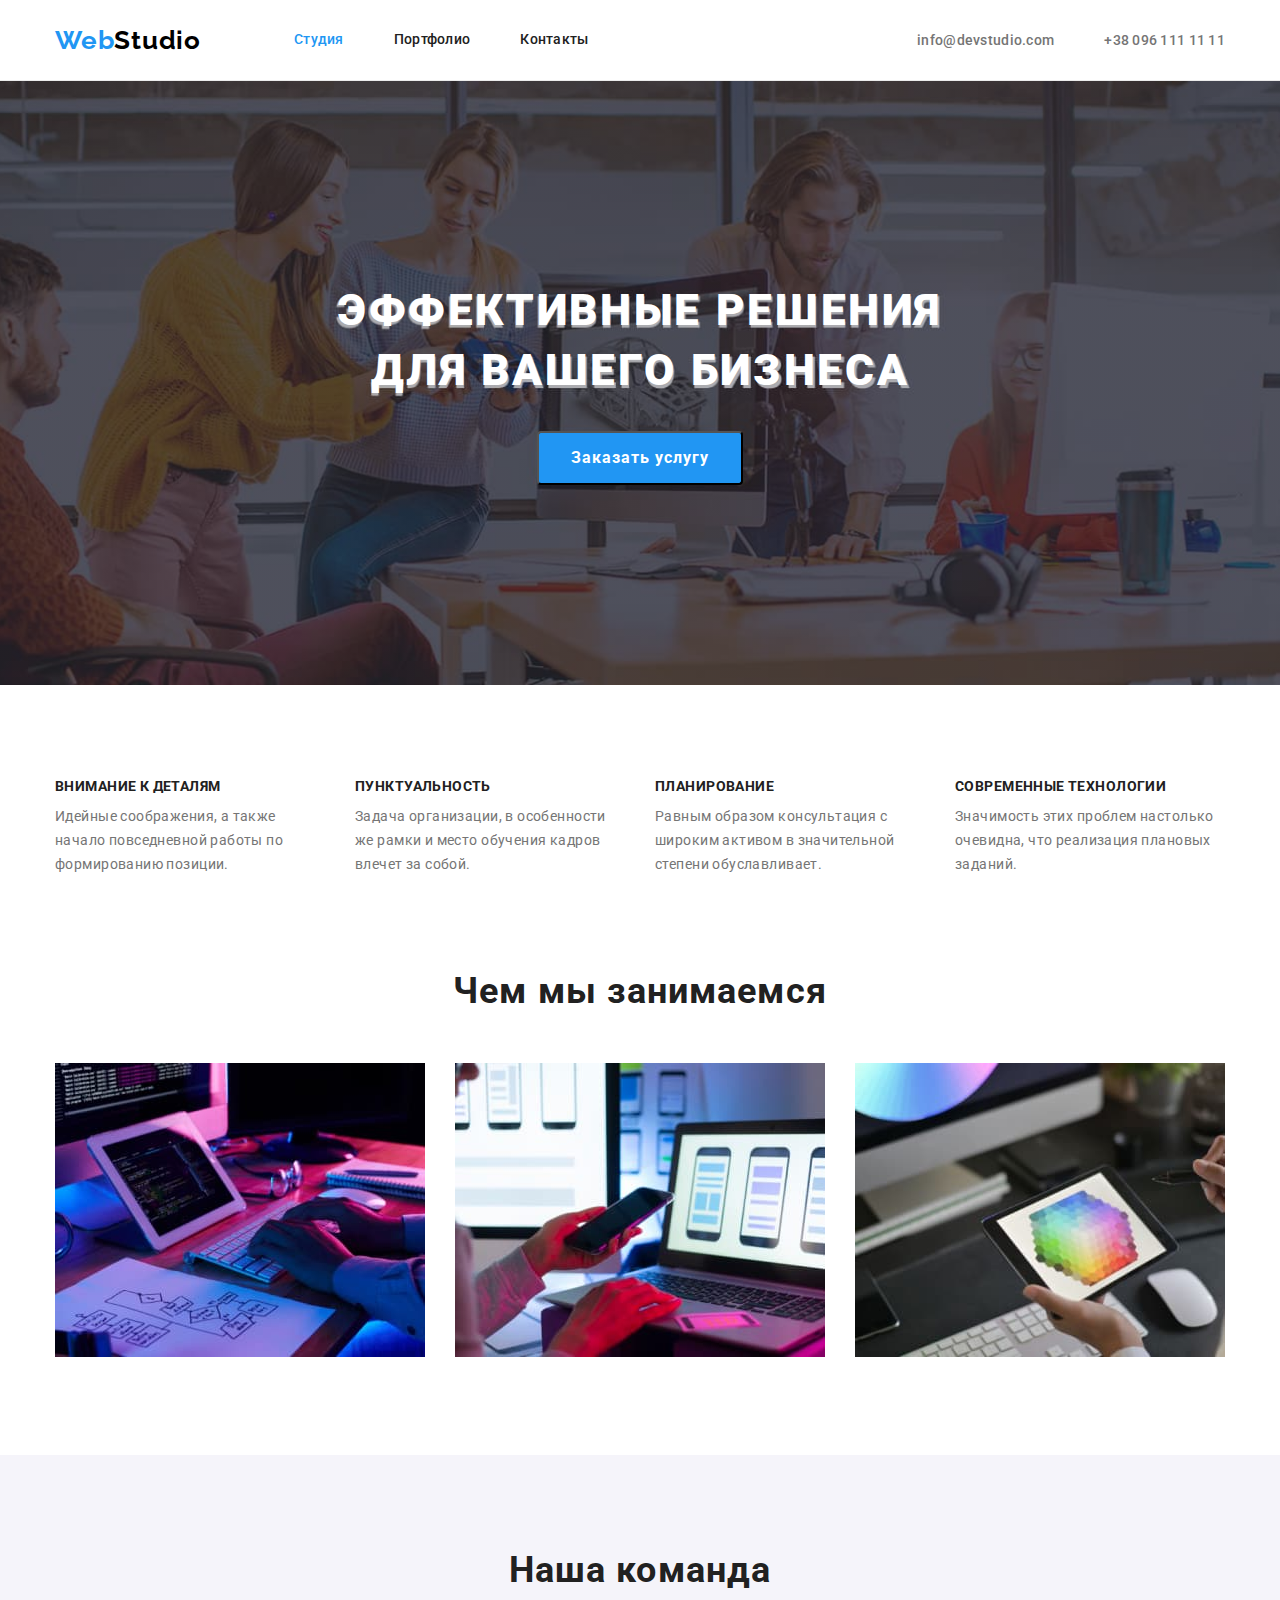
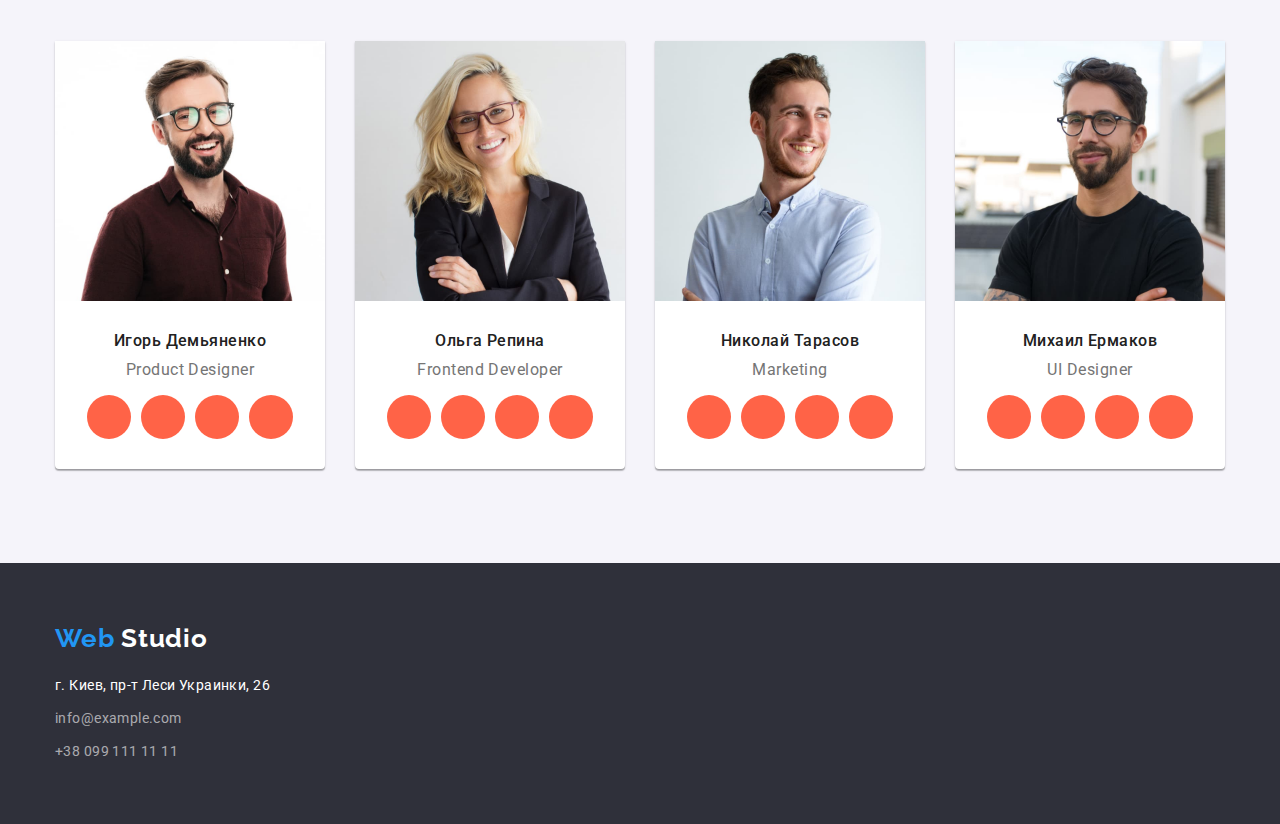
==== index.html @ 49284ab3 "добавил фон в герое и список для иконок в команде" ====
<!DOCTYPE html>
<html lang="ru">
  <head>
    <meta charset="UTF-8" />
    <meta http-equiv="X-UA-Compatible" content="IE=edge" />
    <meta name="viewport" content="width=device-width, initial-scale=1.0" />
    <title>Document</title>
    <link rel="preconnect" href="https://fonts.googleapis.com" />
    <link rel="preconnect" href="https://fonts.gstatic.com" crossorigin />
    <link
      href="https://fonts.googleapis.com/css2?family=Raleway:wght@700&family=Roboto:wght@400;500;700;900&display=swap"
      rel="stylesheet"
    />
    <link
      rel="stylesheet"
      href="https://cdnjs.cloudflare.com/ajax/libs/modern-normalize/1.1.0/modern-normalize.min.css"
    />
    <link rel="stylesheet" href="./css/styles.css" />
  </head>
  <body>
    <!--ШАПКА-->
    <header class="header">
      <div class="container">
        <a class="header-link-main link" href=""
          >Web<span class="header-color">Studio</span></a
        >
        <nav class="header-navigation">
          <ul class="header-list list">
            <li class="header-item">
              <a class="header-link link current" href="">Студия</a>
            </li>
            <li class="header-item">
              <a class="header-link link" href="./portfolio.html">Портфолио</a>
            </li>
            <li class="header-item">
              <a class="header-link link" href="">Контакты</a>
            </li>
          </ul>
        </nav>
        <ul class="header-list-contacts list">
          <li>
            <a class="header-link-mail link" href="">info@devstudio.com</a>
          </li>
          <li><a class="header-link-tel link" href="">+38 096 111 11 11</a></li>
        </ul>
      </div>
    </header>
    <!--ЗАКАЗ УСЛУГ-->
    <main>
      <section class="section-service">
        <div class="container">
          <h1 class="section-service-title">
            Эффективные решения для вашего бизнеса
          </h1>
          <button class="section-service-btn" type="button">
            Заказать услугу
          </button>
        </div>
      </section>
      <!--СФЕРА ДЕЯТЕЛЬНОСТИ-->
      <section class="section-reality">
        <div class="container">
          <h2 class="visually-hidden">сфера деятельности</h2>
          <ul class="section-reality-list list">
            <li class="section-reality-item">
              <h3 class="section-reality-title">Внимание к деталям</h3>
              <p class="section-reality-text">
                Идейные соображения, а также начало повседневной работы по
                формированию позиции.
              </p>
            </li>
            <li class="section-reality-item">
              <h3 class="section-reality-title">Пунктуальность</h3>
              <p class="section-reality-text">
                Задача организации, в особенности же рамки и место обучения
                кадров влечет за собой.
              </p>
            </li>
            <li class="section-reality-item">
              <h3 class="section-reality-title">Планирование</h3>
              <p class="section-reality-text">
                Равным образом консультация с широким активом в значительной
                степени обуславливает.
              </p>
            </li>
            <li class="section-reality-item">
              <h3 class="section-reality-title">Современные технологии</h3>
              <p class="section-reality-text">
                Значимость этих проблем настолько очевидна, что реализация
                плановых заданий.
              </p>
            </li>
          </ul>
        </div>
      </section>
      <!--ЧЕМ ЗАНИМАЮТСЯ-->
      <section class="section-class">
        <div class="container">
          <h2 class="section-class-title">Чем мы занимаемся</h2>
          <ul class="section-class-list list">
            <li class="section-class-item">
              <img src="./img/img1.jpg" alt="ввод кода" width="370" />
            </li>
            <li class="section-class-item">
              <img
                src="./img/img2.jpg"
                alt="картинка с адаптивностью"
                width="370"
              />
            </li>
            <li class="section-class-item">
              <img src="./img/img3.jpg" alt="картинка в пикселях" width="370" />
            </li>
          </ul>
        </div>
      </section>

      <!--КОМАНДА-->
      <section class="section-team">
        <div class="container">
          <h2 class="section-team-title">Наша команда</h2>
          <ul class="section-team-list list">
            <li class="section-team-item">
              <img
                class="section-team-item-photo"
                src="./img/img4.jpg"
                alt="фото Игорь"
                width="270"
              />
              <div class="team-name">
                <h3 class="section-team-title-second">Игорь Демьяненко</h3>
                <p class="section-team-text">Product Designer</p>
                <ul class="team-soc-list list">
                  <li class="team-soc-item">
                    <a class="team-soc-link" href=""></a>
                  </li>
                  <li class="team-soc-item">
                    <a class="team-soc-link" href=""></a>
                  </li>
                  <li class="team-soc-item">
                    <a class="team-soc-link" href=""></a>
                  </li>
                  <li class="team-soc-item">
                    <a class="team-soc-link" href=""></a>
                  </li>
                </ul>
              </div>
            </li>
            <li class="section-team-item">
              <img
                class="section-team-item-photo"
                src="./img/img5.jpg"
                alt="фото Ольга"
                width="270"
              />
              <div class="team-name">
                <h3 class="section-team-title-second">Ольга Репина</h3>
                <p class="section-team-text">Frontend Developer</p>
                <ul class="team-soc-list list">
                  <li class="team-soc-item">
                    <a class="team-soc-link" href=""></a>
                  </li>
                  <li class="team-soc-item">
                    <a class="team-soc-link" href=""></a>
                  </li>
                  <li class="team-soc-item">
                    <a class="team-soc-link" href=""></a>
                  </li>
                  <li class="team-soc-item">
                    <a class="team-soc-link" href=""></a>
                  </li>
                </ul>
              </div>
            </li>
            <li class="section-team-item">
              <img
                class="section-team-item-photo"
                src="./img/img6.jpg"
                alt="фото Николай"
                width="270"
              />
              <div class="team-name">
                <h3 class="section-team-title-second">Николай Тарасов</h3>
                <p class="section-team-text">Marketing</p>
                <ul class="team-soc-list list">
                  <li class="team-soc-item">
                    <a class="team-soc-link" href=""></a>
                  </li>
                  <li class="team-soc-item">
                    <a class="team-soc-link" href=""></a>
                  </li>
                  <li class="team-soc-item">
                    <a class="team-soc-link" href=""></a>
                  </li>
                  <li class="team-soc-item">
                    <a class="team-soc-link" href=""></a>
                  </li>
                </ul>
              </div>
            </li>
            <li class="section-team-item">
              <img
                class="section-team-item-photo"
                src="./img/img7.jpg"
                alt="фото Михаил"
                width="270"
              />
              <div class="team-name">
                <h3 class="section-team-title-second">Михаил Ермаков</h3>
                <p class="section-team-text">UI Designer</p>
                <ul class="team-soc-list list">
                  <li class="team-soc-item">
                    <a class="team-soc-link" href=""></a>
                  </li>
                  <li class="team-soc-item">
                    <a class="team-soc-link" href=""></a>
                  </li>
                  <li class="team-soc-item">
                    <a class="team-soc-link" href=""></a>
                  </li>
                  <li class="team-soc-item">
                    <a class="team-soc-link" href=""></a>
                  </li>
                </ul>
              </div>
            </li>
          </ul>
        </div>
      </section>
    </main>
    <!--ПОДВАЛ-->
    <footer class="footer">
      <div class="container">
        <a class="footer-link-main link" href=""
          >Web <span class="footer-color">Studio</span></a
        >
        <address class="footer-address">
          <a
            class="footer-link-address link"
            href="https://goo.gl/maps/H8JGHKrWeRsaUYGS6"
            target="_blank"
            rel="noopener noindex nofollow"
            >г. Киев, пр-т Леси Украинки, 26</a
          >
        </address>
        <ul class="footer-list list">
          <li class="footer-item">
            <a class="footer-link-mail link" href="mailto:info@example.com"
              >info@example.com</a
            >
          </li>
          <li class="footer-item">
            <a class="footer-link-tel link" href="tel:+380991111111"
              >+38 099 111 11 11</a
            >
          </li>
        </ul>
      </div>
    </footer>
  </body>
</html>
---- css/styles.css ----
:root {
  --header-color: #2196f3;
  --title-color: #212121;
  --text-color: #757575;
}
body {
  font-family: "Roboto", "Raleway", sans-serif;
  color: #000000;
}

.link {
  text-decoration: none;
}
.list {
  padding: 0;
  margin: 0;
  list-style: none;
}
.container {
  width: 1200px;
  margin: 0 auto;
  padding-left: 15px;
  padding-right: 15px;
}
/* ----------------------ШАПКА-------------------------- */

.header {
  border-bottom: 1px solid #ececec;
}
.header .container {
  display: flex;
  align-items: center;
}
.header-link-main {
  margin-right: 93px;

  font-family: "Raleway";
  font-weight: 700;
  font-size: 26px;
  line-height: 1.19;
  letter-spacing: 0.03em;
  color: var(--header-color);
}
.header-list {
  display: flex;
}
.header-item:not(:last-child) {
  margin-right: 50px;
}
.header-color {
  color: #000000;
}
.header-link {
  padding: 32px 0px;

  display: block;
  font-weight: 500;
  font-size: 14px;
  line-height: 1.14;
  letter-spacing: 0.02em;
  color: #212121;
}
.current {
  color: var(--header-color);
}
.header-link:hover,
.header-link:focus {
  color: var(--header-color);
}

.header-list-contacts {
  display: flex;
  margin-left: auto;
}
.header-link-mail,
.header-link-tel {
  padding: 32px 0px;

  font-family: "Roboto";
  font-style: normal;
  font-weight: 500;
  font-size: 14px;
  line-height: 1.14;
  letter-spacing: 0.02em;
  color: #757575;
}
.header-link-tel {
  margin-left: 50px;
}
.header-link-tel:hover,
.header-link-tel:focus {
  color: var(--header-color);
}
.header-link-mail:hover,
.header-link-mail:focus {
  color: var(--header-color);
}
/* -------------------ЗАКАЗ УСЛУГ------------------ */
.section-service {
  background-color: #2f303a;
  text-align: center;
  padding-top: 200px;
  padding-bottom: 200px;
  background-image: linear-gradient(
      rgba(47, 48, 58, 0.4),
      rgba(47, 48, 58, 0.4)
    ),
    url(../img/hero-dg.jpg);
  background-repeat: no-repeat;
  background-size: cover;
  max-width: 1600px;
  margin: 0 auto;
  background-position: center;
}
.section-service-title {
  margin-top: 0;
  margin-bottom: 30px;
  margin-left: auto;
  margin-right: auto;
  width: 696px;

  font-weight: 900;
  font-size: 44px;
  line-height: 1.36;
  letter-spacing: 0.06em;
  text-transform: uppercase;
  color: #ffffff;
}

.section-service-btn {
  border-radius: 4px;
  padding: 10px 32px;

  font-family: "Roboto";
  font-style: normal;
  font-weight: 700;
  font-size: 16px;
  line-height: 1.88;
  align-items: center;
  letter-spacing: 0.06em;
  cursor: pointer;
  color: #ffffff;
  background-color: #2196f3;
}
.section-service-btn:hover {
  background-color: #188ce8;
}
/* -----------------------СФЕРА ДЕЯТЕЛЬНОСТИ------------------------ */
.visually-hidden {
  position: absolute;
  width: 1px;
  height: 1px;
  margin: -1px;
  border: 0;
  padding: 0;
  white-space: nowarp;
  clip-path: insert(100%);
  clip: rect(0 0 0 0);
  overflow: hidden;
}
.section-reality {
  padding: 94px 0px;
}
.section-reality-list {
  display: flex;
}
.section-reality-title {
  margin-top: 0px;
  margin-bottom: 10px;

  font-weight: 700;
  font-size: 14px;
  line-height: 1.14;
  letter-spacing: 0.03em;
  text-transform: uppercase;
  color: var(--title-color);
}
.section-reality-item {
  width: 270px;
}
.section-reality-item:not(:last-child) {
  margin-right: 30px;
}
.section-reality-text {
  margin-top: 0px;
  margin-bottom: 0px;

  font-size: 14px;
  line-height: 1.71;
  letter-spacing: 0.03em;
  color: var(--text-color);
}
/* ------------------ЧЕМ ЗАНИМАЮТСЯ-------------------------- */
.section-class {
  padding-bottom: 94px;
}
.section-class-list {
  display: flex;
  justify-content: center;
}
.section-class-item:not(:last-child) {
  margin-right: 30px;
}
.section-class-title {
  margin-top: 0;
  margin-bottom: 50px;

  font-weight: 700;
  font-size: 36px;
  line-height: 1.17;
  text-align: center;
  letter-spacing: 0.03em;
  color: var(--title-color);
}
/* --------------------КОМАНДА------------------------------- */
.section-team {
  background-color: #f5f4fa;
  padding: 94px 0px;
}
.section-team-title {
  margin-top: 0;
  margin-bottom: 50px;

  font-weight: 700;
  font-size: 36px;
  line-height: 1.17;
  text-align: center;
  letter-spacing: 0.03em;
  color: var(--title-color);
}
.section-team-list {
  display: flex;
  flex-wrap: wrap;
  margin-left: -30px;
}
.section-team-item {
  width: calc(100% / 4 - 30px);
  margin-left: 30px;
  background: #ffffff;
  box-shadow: 0px 1px 3px rgba(0, 0, 0, 0.12), 0px 1px 1px rgba(0, 0, 0, 0.14),
    0px 2px 1px rgba(0, 0, 0, 0.2);
  border-radius: 0px 0px 4px 4px;
}
.section-team-item-photo {
  display: block;
}
.team-name {
  padding: 30px 0px;
}
.section-team-title-second {
  margin-top: 0;
  margin-bottom: 10px;

  font-weight: 500;
  font-size: 16px;
  line-height: 1.19;
  text-align: center;
  letter-spacing: 0.03em;
  color: var(--title-color);
}
.section-team-text {
  margin-top: 0px;
  margin-bottom: 0px;
  font-size: 16px;
  line-height: 1.19;
  text-align: center;
  letter-spacing: 0.03em;
  color: var(--text-color);
  margin-bottom: 16px;
}
.team-soc-list {
  display: flex;
  justify-content: center;
}
.team-soc-item + .team-soc-item {
  margin-left: 10px;
}
.team-soc-link {
  width: 44px;
  height: 44px;
  background-color: tomato;
  border-radius: 50%;
  display: block;
}
/* ---------------------ПОДВАЛ----------------------------- */
.footer {
  background-color: #2f303a;
  padding-top: 60px;
  padding-bottom: 60px;
}
.footer-link-main {
  display: block;
  margin-top: 0px;
  margin-bottom: 20px;

  font-family: "Raleway";
  font-weight: 700;
  font-size: 26px;
  line-height: 1.19;
  letter-spacing: 0.03em;
  color: #2196f3;
}
.footer-color {
  color: #ffffff;
}
.footer-link-address {
  display: block;
  margin-bottom: 9px;

  font-weight: 400;
  font-size: 14px;
  line-height: 1.71;
  letter-spacing: 0.03em;
  font-style: normal;
  color: #ffffff;
}
.footer-link-mail {
  display: block;
  margin-bottom: 9px;
  font-weight: 400;
  font-size: 14px;
  line-height: 1.71;
  letter-spacing: 0.03em;
  color: rgba(255, 255, 255, 0.6);
}
.footer-link-tel {
  font-weight: 400;
  font-size: 14px;
  line-height: 1.71;
  letter-spacing: 0.03em;
  color: rgba(255, 255, 255, 0.6);
}
/* ----------------ПОРТФОЛИО---------------------- */
.section-portfolio {
  padding: 94px 0px;
}
.section-portfolio-list {
  display: flex;
  justify-content: center;
  margin-bottom: 50px;
}
.section-portfolio-item:not(:last-child) {
  margin-right: 8px;
}
.section-portfolio-btn {
  padding: 6px 22px;

  font-family: "Roboto";
  font-style: normal;
  font-weight: 500;
  font-size: 16px;
  line-height: 1.62;
  text-align: center;
  letter-spacing: 0.03em;
  cursor: pointer;
  color: #212121;
  background: #f5f4fa;
  border-radius: 4px;
  border: #f5f4fa;
}
.section-portfolio-btn:hover,
.section-portfolio-btn:focus {
  color: #ffffff;
  background-color: #2196f3;
}
.section-portfolio-list-second {
  display: flex;
  flex-wrap: wrap;
  margin-left: -30px;
  margin-bottom: -30px;
}
.section-portfolio-item-second {
  width: calc(100% / 3 - 30px);
  margin-left: 30px;
  margin-bottom: 30px;
  background: #ffffff;
  border: 1px solid #eeeeee;
  box-sizing: border-box;
}
.section-portfolio-item-photo {
  display: block;
}
.portfolio-name {
  padding: 20px 24px;
}
.section-portfolio-title {
  margin-top: 0;
  margin-bottom: 4px;

  font-weight: 700;
  font-size: 18px;
  line-height: 2;
  letter-spacing: 0.06em;
  color: var(--title-color);
}
.section-portfolio-text {
  margin-top: 0px;
  margin-bottom: 0px;

  font-size: 16px;
  line-height: 1.88;
  letter-spacing: 0.03em;
  color: var(--text-color);
}
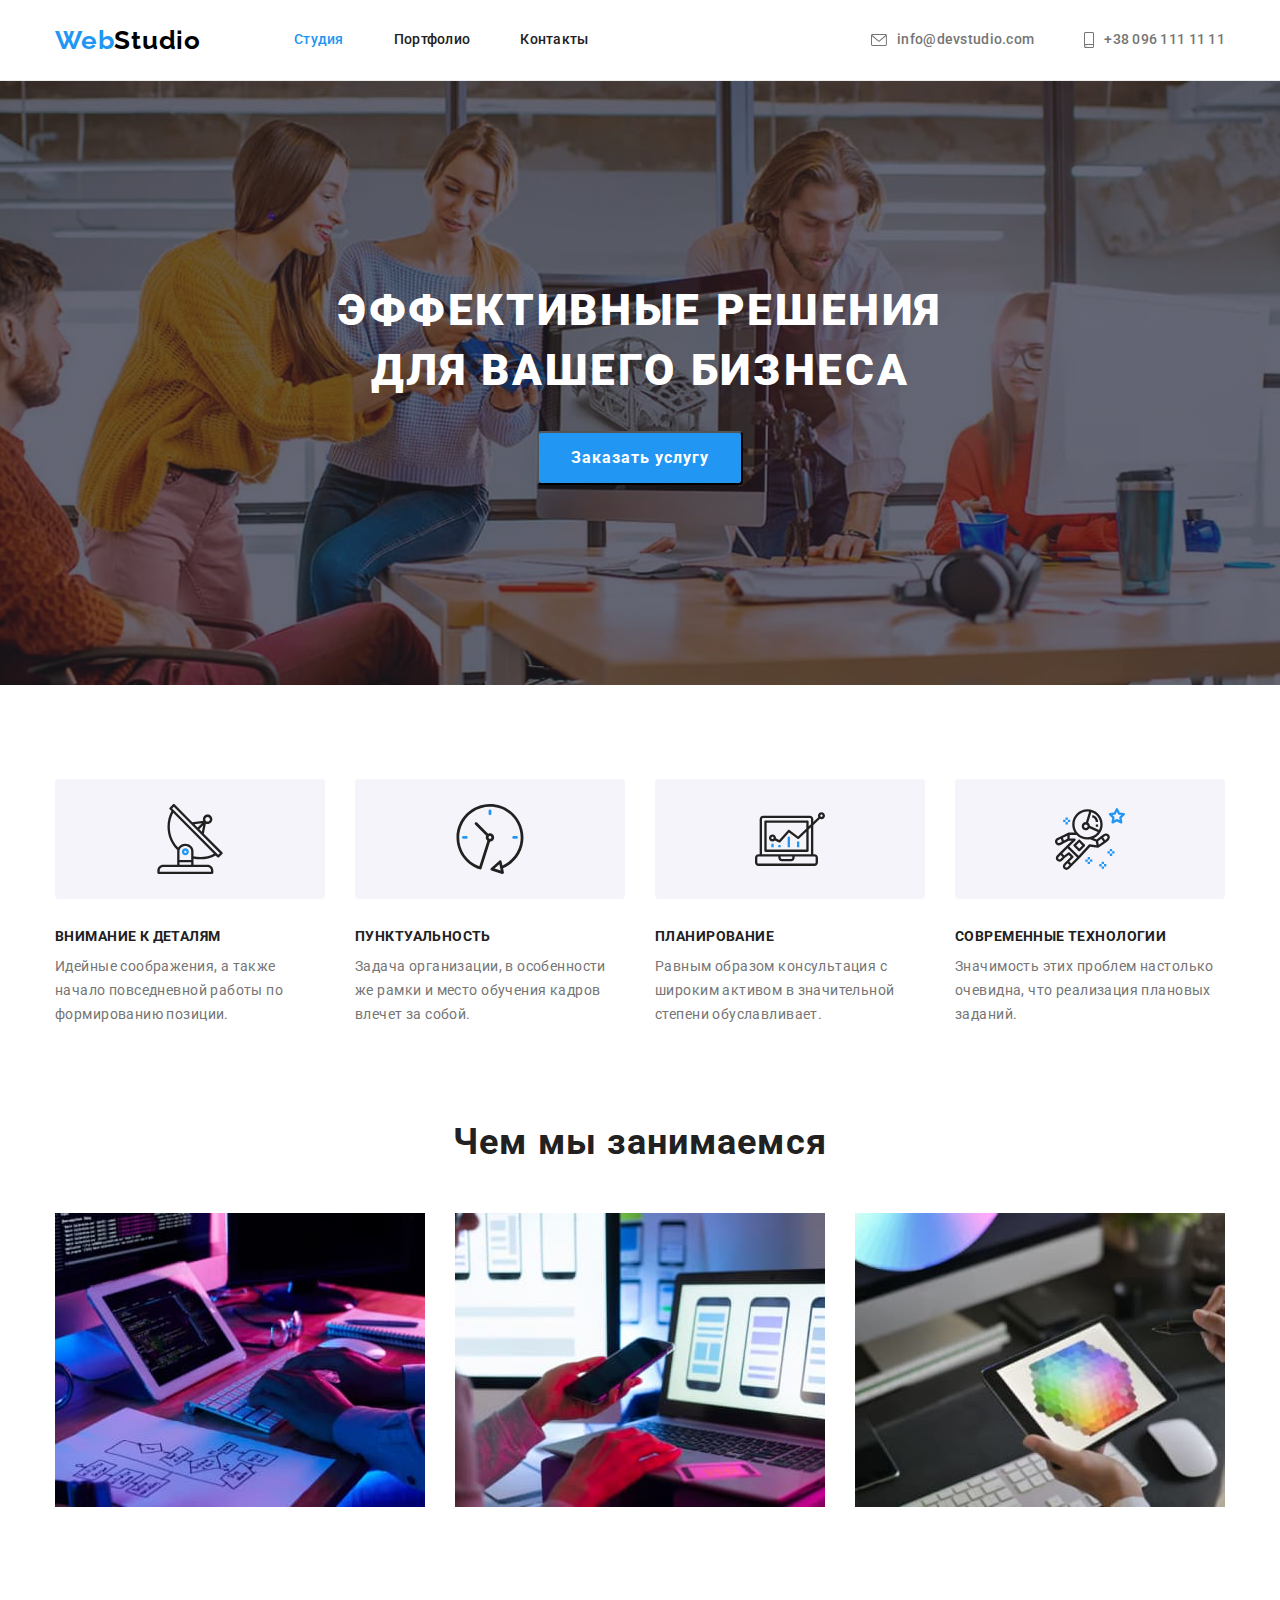
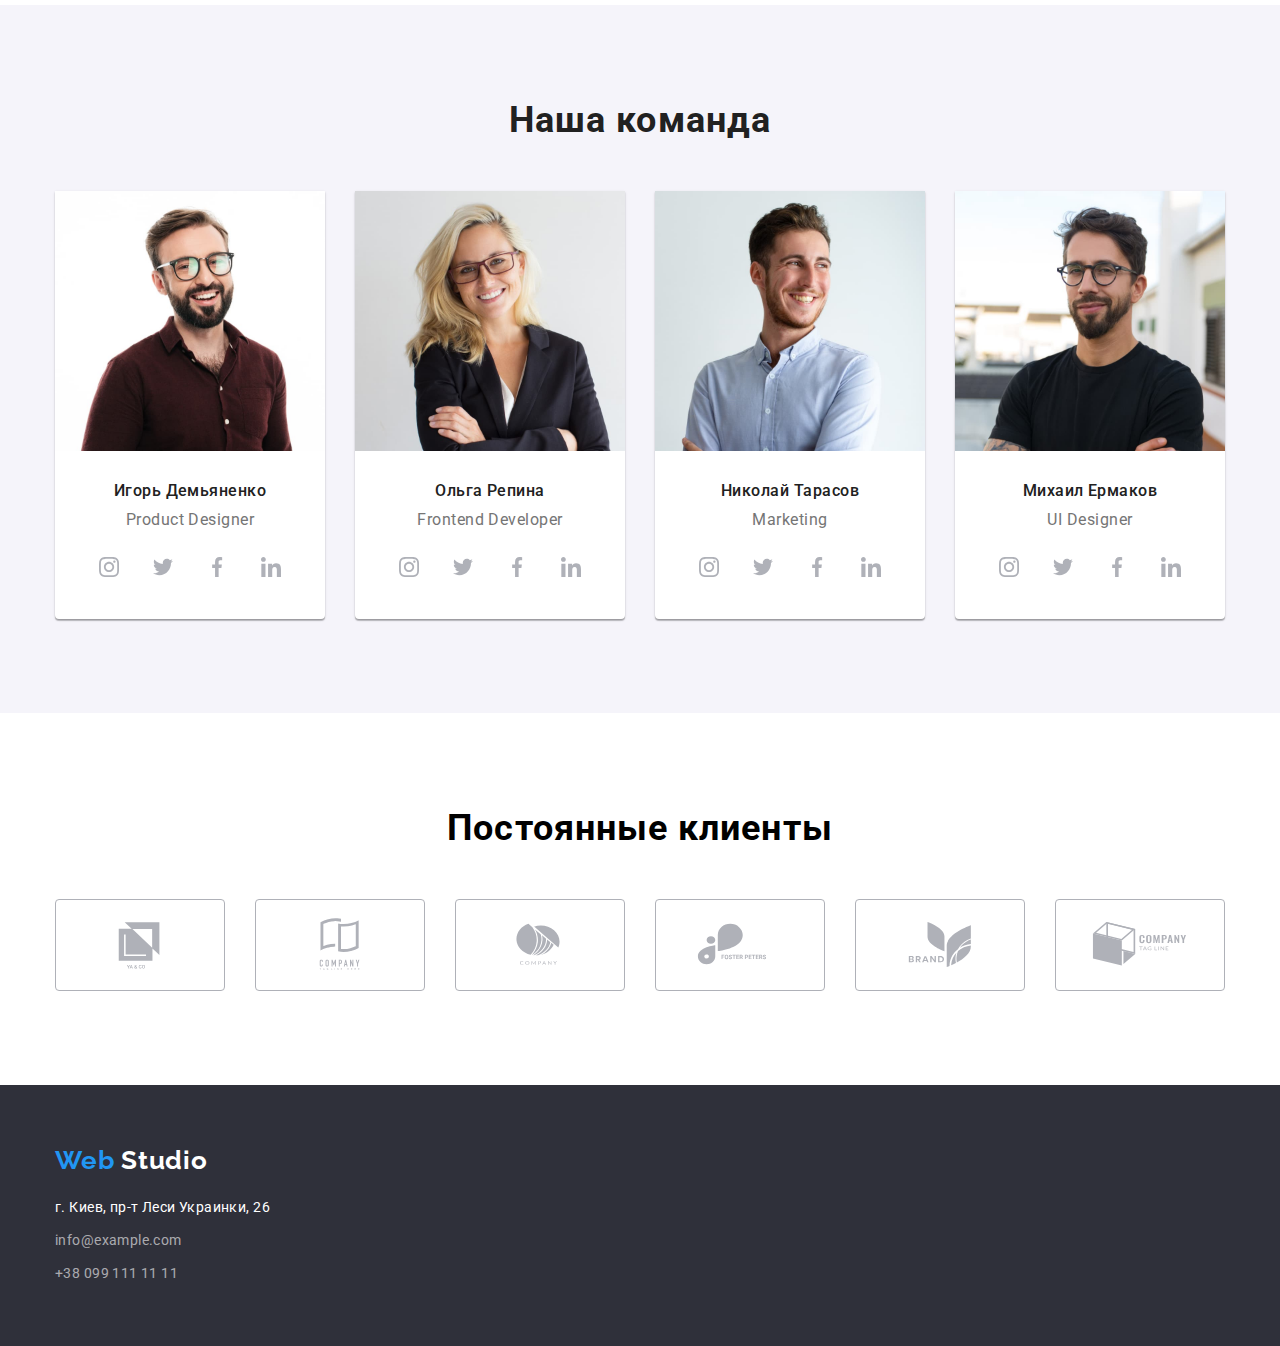
==== commit efdb9bd9: "сделал мейн" ====
--- a/index.html
+++ b/index.html
@@ -39,9 +39,21 @@
         </nav>
         <ul class="header-list-contacts list">
           <li>
-            <a class="header-link-mail link" href="">info@devstudio.com</a>
+            <a class="header-link-mail link" href="">
+              <svg class="link-mail-icon" width="16" height="12">
+                <use href="./img/symbol-defs.svg#icon-envelope-hover"></use>
+              </svg>
+              info@devstudio.com</a
+            >
           </li>
-          <li><a class="header-link-tel link" href="">+38 096 111 11 11</a></li>
+          <li>
+            <a class="header-link-tel link" href="">
+              <svg class="link-tel-icon" width="10" height="16">
+                <use href="./img/symbol-defs.svg#icon-smartphone"></use>
+              </svg>
+              +38 096 111 11 11</a
+            >
+          </li>
         </ul>
       </div>
     </header>
@@ -63,6 +75,11 @@
           <h2 class="visually-hidden">сфера деятельности</h2>
           <ul class="section-reality-list list">
             <li class="section-reality-item">
+              <div class="container-icon">
+                <svg class="reality-item-icon" width="70" height="70">
+                  <use href="./img/symbol-defs.svg#icon-antenna"></use>
+                </svg>
+              </div>
               <h3 class="section-reality-title">Внимание к деталям</h3>
               <p class="section-reality-text">
                 Идейные соображения, а также начало повседневной работы по
@@ -70,6 +87,11 @@
               </p>
             </li>
             <li class="section-reality-item">
+              <div class="container-icon">
+                <svg class="reality-item-icon" width="70" height="70">
+                  <use href="./img/symbol-defs.svg#icon-clock"></use>
+                </svg>
+              </div>
               <h3 class="section-reality-title">Пунктуальность</h3>
               <p class="section-reality-text">
                 Задача организации, в особенности же рамки и место обучения
@@ -77,6 +99,11 @@
               </p>
             </li>
             <li class="section-reality-item">
+              <div class="container-icon">
+                <svg class="reality-item-icon" width="70" height="70">
+                  <use href="./img/symbol-defs.svg#icon-diagram"></use>
+                </svg>
+              </div>
               <h3 class="section-reality-title">Планирование</h3>
               <p class="section-reality-text">
                 Равным образом консультация с широким активом в значительной
@@ -84,6 +111,11 @@
               </p>
             </li>
             <li class="section-reality-item">
+              <div class="container-icon">
+                <svg class="reality-item-icon" width="70" height="70">
+                  <use href="./img/symbol-defs.svg#icon-astronaut"></use>
+                </svg>
+              </div>
               <h3 class="section-reality-title">Современные технологии</h3>
               <p class="section-reality-text">
                 Значимость этих проблем настолько очевидна, что реализация
@@ -132,16 +164,32 @@
                 <p class="section-team-text">Product Designer</p>
                 <ul class="team-soc-list list">
                   <li class="team-soc-item">
-                    <a class="team-soc-link" href=""></a>
-                  </li>
-                  <li class="team-soc-item">
-                    <a class="team-soc-link" href=""></a>
-                  </li>
-                  <li class="team-soc-item">
-                    <a class="team-soc-link" href=""></a>
-                  </li>
-                  <li class="team-soc-item">
-                    <a class="team-soc-link" href=""></a>
+                    <a class="team-soc-link" href="">
+                      <svg class="team-soc-icon" width="20" height="20">
+                        <use href="./img/symbol-defs.svg#icon-instagram"></use>
+                      </svg>
+                    </a>
+                  </li>
+                  <li class="team-soc-item">
+                    <a class="team-soc-link" href="">
+                      <svg class="team-soc-icon" width="20" height="20">
+                        <use href="./img/symbol-defs.svg#icon-twitter"></use>
+                      </svg>
+                    </a>
+                  </li>
+                  <li class="team-soc-item">
+                    <a class="team-soc-link" href="">
+                      <svg class="team-soc-icon" width="20" height="20">
+                        <use href="./img/symbol-defs.svg#icon-facebook"></use>
+                      </svg>
+                    </a>
+                  </li>
+                  <li class="team-soc-item">
+                    <a class="team-soc-link" href="">
+                      <svg class="team-soc-icon" width="20" height="20">
+                        <use href="./img/symbol-defs.svg#icon-linkedin"></use>
+                      </svg>
+                    </a>
                   </li>
                 </ul>
               </div>
@@ -158,16 +206,32 @@
                 <p class="section-team-text">Frontend Developer</p>
                 <ul class="team-soc-list list">
                   <li class="team-soc-item">
-                    <a class="team-soc-link" href=""></a>
-                  </li>
-                  <li class="team-soc-item">
-                    <a class="team-soc-link" href=""></a>
-                  </li>
-                  <li class="team-soc-item">
-                    <a class="team-soc-link" href=""></a>
-                  </li>
-                  <li class="team-soc-item">
-                    <a class="team-soc-link" href=""></a>
+                    <a class="team-soc-link" href="">
+                      <svg class="team-soc-icon" width="20" height="20">
+                        <use href="./img/symbol-defs.svg#icon-instagram"></use>
+                      </svg>
+                    </a>
+                  </li>
+                  <li class="team-soc-item">
+                    <a class="team-soc-link" href="">
+                      <svg class="team-soc-icon" width="20" height="20">
+                        <use href="./img/symbol-defs.svg#icon-twitter"></use>
+                      </svg>
+                    </a>
+                  </li>
+                  <li class="team-soc-item">
+                    <a class="team-soc-link" href="">
+                      <svg class="team-soc-icon" width="20" height="20">
+                        <use href="./img/symbol-defs.svg#icon-facebook"></use>
+                      </svg>
+                    </a>
+                  </li>
+                  <li class="team-soc-item">
+                    <a class="team-soc-link" href="">
+                      <svg class="team-soc-icon" width="20" height="20">
+                        <use href="./img/symbol-defs.svg#icon-linkedin"></use>
+                      </svg>
+                    </a>
                   </li>
                 </ul>
               </div>
@@ -184,16 +248,32 @@
                 <p class="section-team-text">Marketing</p>
                 <ul class="team-soc-list list">
                   <li class="team-soc-item">
-                    <a class="team-soc-link" href=""></a>
-                  </li>
-                  <li class="team-soc-item">
-                    <a class="team-soc-link" href=""></a>
-                  </li>
-                  <li class="team-soc-item">
-                    <a class="team-soc-link" href=""></a>
-                  </li>
-                  <li class="team-soc-item">
-                    <a class="team-soc-link" href=""></a>
+                    <a class="team-soc-link" href="">
+                      <svg class="team-soc-icon" width="20" height="20">
+                        <use href="./img/symbol-defs.svg#icon-instagram"></use>
+                      </svg>
+                    </a>
+                  </li>
+                  <li class="team-soc-item">
+                    <a class="team-soc-link" href="">
+                      <svg class="team-soc-icon" width="20" height="20">
+                        <use href="./img/symbol-defs.svg#icon-twitter"></use>
+                      </svg>
+                    </a>
+                  </li>
+                  <li class="team-soc-item">
+                    <a class="team-soc-link" href="">
+                      <svg class="team-soc-icon" width="20" height="20">
+                        <use href="./img/symbol-defs.svg#icon-facebook"></use>
+                      </svg>
+                    </a>
+                  </li>
+                  <li class="team-soc-item">
+                    <a class="team-soc-link" href="">
+                      <svg class="team-soc-icon" width="20" height="20">
+                        <use href="./img/symbol-defs.svg#icon-linkedin"></use>
+                      </svg>
+                    </a>
                   </li>
                 </ul>
               </div>
@@ -210,19 +290,86 @@
                 <p class="section-team-text">UI Designer</p>
                 <ul class="team-soc-list list">
                   <li class="team-soc-item">
-                    <a class="team-soc-link" href=""></a>
-                  </li>
-                  <li class="team-soc-item">
-                    <a class="team-soc-link" href=""></a>
-                  </li>
-                  <li class="team-soc-item">
-                    <a class="team-soc-link" href=""></a>
-                  </li>
-                  <li class="team-soc-item">
-                    <a class="team-soc-link" href=""></a>
+                    <a class="team-soc-link" href="">
+                      <svg class="team-soc-icon" width="20" height="20">
+                        <use href="./img/symbol-defs.svg#icon-instagram"></use>
+                      </svg>
+                    </a>
+                  </li>
+                  <li class="team-soc-item">
+                    <a class="team-soc-link" href=""
+                      ><svg class="team-soc-icon" width="20" height="20">
+                        <use
+                          href="./img/symbol-defs.svg#icon-twitter"
+                        ></use></svg
+                    ></a>
+                  </li>
+                  <li class="team-soc-item">
+                    <a class="team-soc-link" href="">
+                      <svg class="team-soc-icon" width="20" height="20">
+                        <use href="./img/symbol-defs.svg#icon-facebook"></use>
+                      </svg>
+                    </a>
+                  </li>
+                  <li class="team-soc-item">
+                    <a class="team-soc-link" href="">
+                      <svg class="team-soc-icon" width="20" height="20">
+                        <use href="./img/symbol-defs.svg#icon-linkedin"></use>
+                      </svg>
+                    </a>
                   </li>
                 </ul>
               </div>
+            </li>
+          </ul>
+        </div>
+      </section>
+      <!--КЛИЕНТЫ-->
+      <section class="section-clients">
+        <div class="container">
+          <h2 class="section-clients-title">Постоянные клиенты</h2>
+          <ul class="section-clients-list list">
+            <li class="section-clients-item">
+              <a href="" class="section-clients-link link">
+                <svg class="section-clients-icon" Width="106" Height="60">
+                  <use href="./img/symbol-defs.svg#icon-Logo1"></use>
+                </svg>
+              </a>
+            </li>
+            <li class="section-clients-item">
+              <a href="" class="section-clients-link link">
+                <svg class="section-clients-icon" Width="106" Height="60">
+                  <use href="./img/symbol-defs.svg#icon-Logo2"></use>
+                </svg>
+              </a>
+            </li>
+            <li class="section-clients-item">
+              <a href="" class="section-clients-link link">
+                <svg class="section-clients-icon" Width="106" Height="60">
+                  <use href="./img/symbol-defs.svg#icon-Logo3"></use>
+                </svg>
+              </a>
+            </li>
+            <li class="section-clients-item">
+              <a href="" class="section-clients-link link">
+                <svg class="section-clients-icon" Width="106" Height="60">
+                  <use href="./img/symbol-defs.svg#icon-Logo4"></use>
+                </svg>
+              </a>
+            </li>
+            <li class="section-clients-item">
+              <a href="" class="section-clients-link link">
+                <svg class="section-clients-icon" Width="106" Height="60">
+                  <use href="./img/symbol-defs.svg#icon-Logo5"></use>
+                </svg>
+              </a>
+            </li>
+            <li class="section-clients-item">
+              <a href="" class="section-clients-link link">
+                <svg class="section-clients-icon" Width="106" Height="60">
+                  <use href="./img/symbol-defs.svg#icon-Logo6"></use>
+                </svg>
+              </a>
             </li>
           </ul>
         </div>
--- a/css/styles.css
+++ b/css/styles.css
@@ -75,6 +75,9 @@
 .header-link-mail,
 .header-link-tel {
   padding: 32px 0px;
+  display: flex;
+  justify-content: center;
+  align-items: center;
 
   font-family: "Roboto";
   font-style: normal;
@@ -84,8 +87,16 @@
   letter-spacing: 0.02em;
   color: #757575;
 }
+.link-mail-icon {
+  fill: currentColor;
+  margin-right: 10px;
+}
 .header-link-tel {
   margin-left: 50px;
+}
+.link-tel-icon {
+  fill: currentColor;
+  margin-right: 10px;
 }
 .header-link-tel:hover,
 .header-link-tel:focus {
@@ -105,7 +116,7 @@
       rgba(47, 48, 58, 0.4),
       rgba(47, 48, 58, 0.4)
     ),
-    url(../img/hero-dg.jpg);
+    url(../img/hero-bg.jpg);
   background-repeat: no-repeat;
   background-size: cover;
   max-width: 1600px;
@@ -164,6 +175,16 @@
 .section-reality-list {
   display: flex;
 }
+.container-icon {
+  width: 270px;
+  height: 120px;
+  background-color: #f5f4fa;
+  border-radius: 4px;
+  display: flex;
+  justify-content: center;
+  align-items: center;
+  margin-bottom: 30px;
+}
 .section-reality-title {
   margin-top: 0px;
   margin-bottom: 10px;
@@ -278,9 +299,64 @@
 .team-soc-link {
   width: 44px;
   height: 44px;
-  background-color: tomato;
   border-radius: 50%;
-  display: block;
+  display: flex;
+  justify-content: center;
+  align-items: center;
+  color: #afb1b8;
+}
+.team-soc-icon {
+  fill: currentColor;
+}
+
+.team-soc-link:focus,
+.team-soc-link:hover {
+  background-color: #2196f3;
+  color: #ffffff;
+}
+
+/* --------------------КЛИЕНТЫ------------------------------ */
+.section-clients {
+  padding-top: 94px;
+  padding-bottom: 94px;
+}
+.section-clients-title {
+  margin-top: 0;
+  margin-bottom: 50px;
+
+  font-weight: 700;
+  font-size: 36px;
+  line-height: 1.17;
+  text-align: center;
+  letter-spacing: 0.03em;
+}
+.section-clients-list {
+  display: flex;
+  justify-content: center;
+  align-items: center;
+  /* color: #afb1b8; */
+}
+
+.section-clients-link {
+  display: flex;
+  justify-content: center;
+  align-items: center;
+  width: 170px;
+  height: 92px;
+  border-radius: 4px;
+  border: 1px solid #afb1b8;
+  color: #afb1b8;
+}
+.section-clients-icon {
+  fill: currentColor;
+}
+.section-clients-link:focus,
+.section-clients-link:hover {
+  color: #2196f3;
+  border: 1px solid #2196f3;
+}
+.section-clients-item:not(:last-child) {
+  margin-right: 30px;
 }
 /* ---------------------ПОДВАЛ----------------------------- */
 .footer {
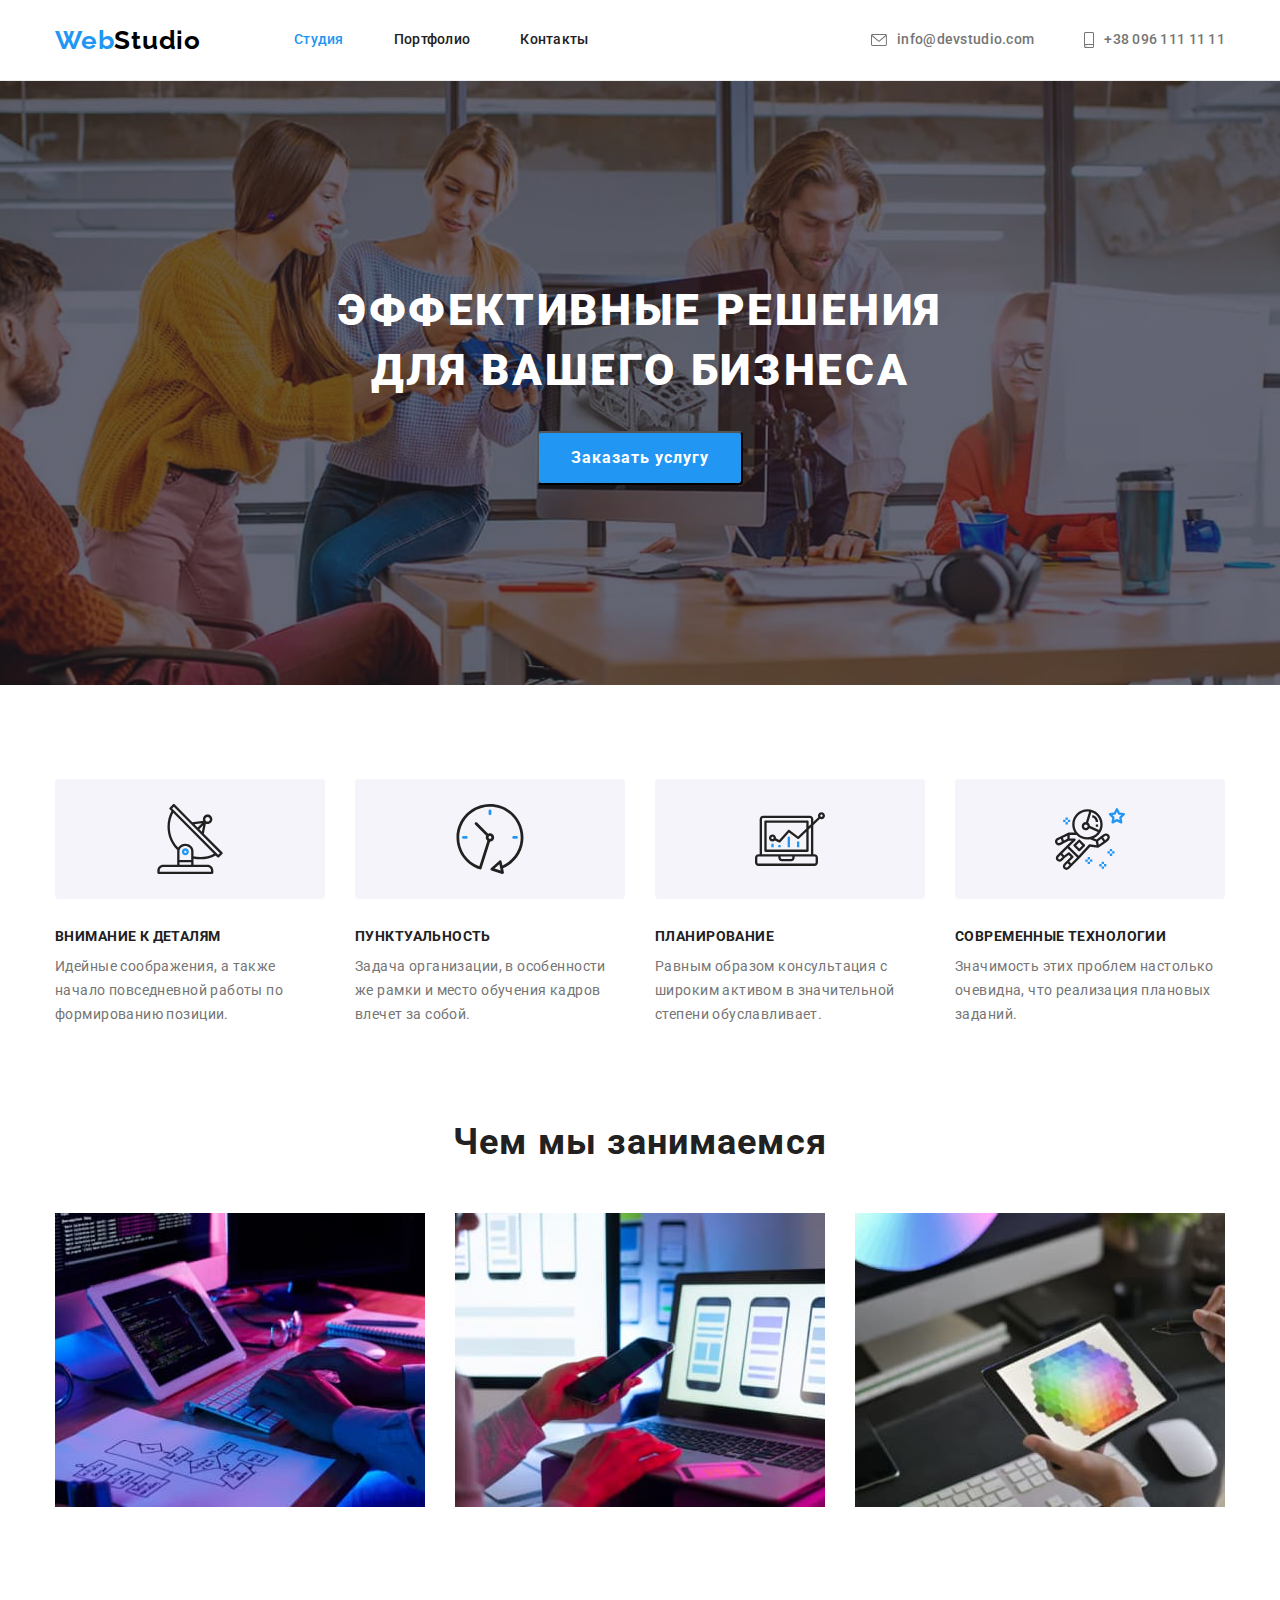
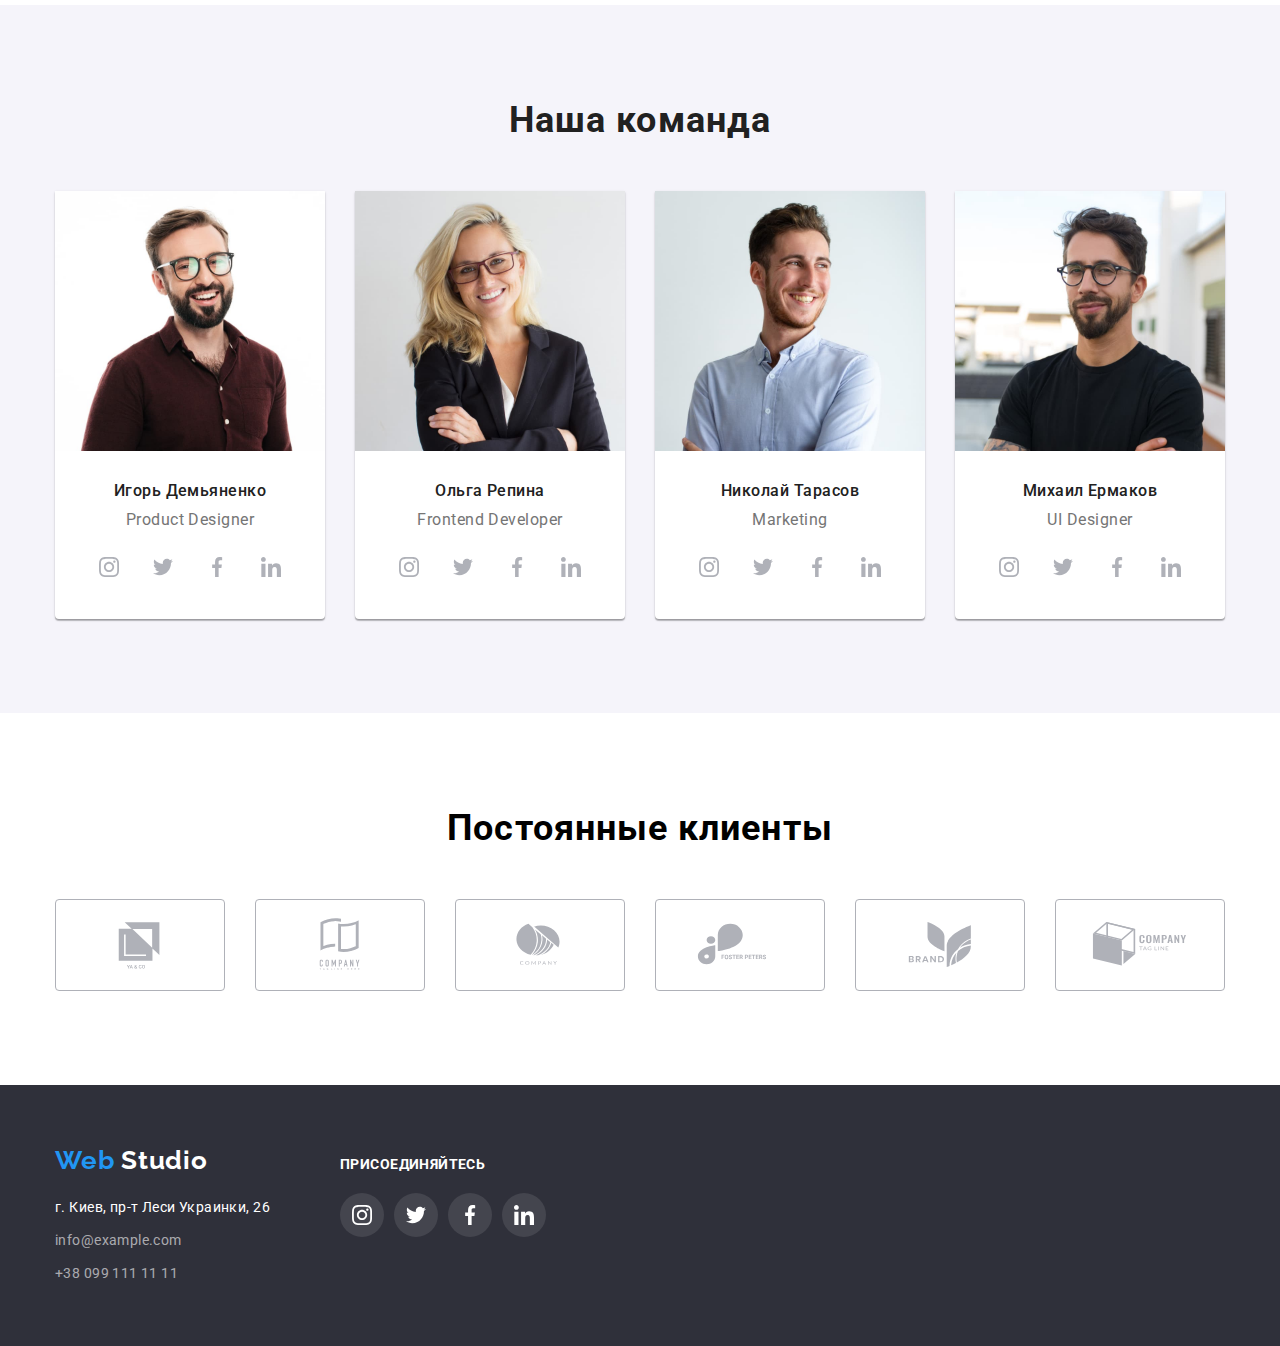
==== commit 6a71898b: "завершение 4 работы" ====
--- a/index.html
+++ b/index.html
@@ -378,30 +378,67 @@
     <!--ПОДВАЛ-->
     <footer class="footer">
       <div class="container">
-        <a class="footer-link-main link" href=""
-          >Web <span class="footer-color">Studio</span></a
-        >
-        <address class="footer-address">
-          <a
-            class="footer-link-address link"
-            href="https://goo.gl/maps/H8JGHKrWeRsaUYGS6"
-            target="_blank"
-            rel="noopener noindex nofollow"
-            >г. Киев, пр-т Леси Украинки, 26</a
+        <div class="footer-left-container">
+          <a class="footer-link-main link" href=""
+            >Web <span class="footer-color">Studio</span></a
           >
-        </address>
-        <ul class="footer-list list">
-          <li class="footer-item">
-            <a class="footer-link-mail link" href="mailto:info@example.com"
-              >info@example.com</a
+          <address class="footer-address">
+            <a
+              class="footer-link-address link"
+              href="https://goo.gl/maps/H8JGHKrWeRsaUYGS6"
+              target="_blank"
+              rel="noopener noindex nofollow"
+              >г. Киев, пр-т Леси Украинки, 26</a
             >
-          </li>
-          <li class="footer-item">
-            <a class="footer-link-tel link" href="tel:+380991111111"
-              >+38 099 111 11 11</a
-            >
-          </li>
-        </ul>
+          </address>
+          <ul class="footer-list list">
+            <li class="footer-item">
+              <a class="footer-link-mail link" href="mailto:info@example.com"
+                >info@example.com</a
+              >
+            </li>
+            <li class="footer-item">
+              <a class="footer-link-tel link" href="tel:+380991111111"
+                >+38 099 111 11 11</a
+              >
+            </li>
+          </ul>
+        </div>
+        <div>
+          <h2 class="footer-title">присоединяйтесь</h2>
+          <ul class="footer-soc-list list">
+            <li class="footer-soc-item">
+              <a href="" class="footer-soc-link">
+                <svg class="footer-icon" width="20" height="20">
+                  <use href="./img/symbol-defs.svg#icon-instagram"></use>
+                </svg>
+              </a>
+            </li>
+            <li class="footer-soc-item">
+              <a href="" class="footer-soc-link">
+                <svg class="footer-icon" width="20" height="20">
+                  <use href="./img/symbol-defs.svg#icon-twitter"></use>
+                </svg>
+              </a>
+            </li>
+
+            <li class="footer-soc-item">
+              <a href="" class="footer-soc-link">
+                <svg class="footer-icon" width="20" height="20">
+                  <use href="./img/symbol-defs.svg#icon-facebook"></use>
+                </svg>
+              </a>
+            </li>
+
+            <li class="footer-soc-item">
+              <a href="" class="footer-soc-link">
+                <svg class="footer-icon" width="20" height="20">
+                  <use href="./img/symbol-defs.svg#icon-linkedin"></use>
+                </svg>
+              </a>
+            </li>
+          </ul>
+        </div>
       </div>
     </footer>
   </body>
--- a/css/styles.css
+++ b/css/styles.css
@@ -358,12 +358,16 @@
 .section-clients-item:not(:last-child) {
   margin-right: 30px;
 }
+
 /* ---------------------ПОДВАЛ----------------------------- */
 .footer {
   background-color: #2f303a;
   padding-top: 60px;
   padding-bottom: 60px;
 }
+.footer .container {
+  display: flex;
+}
 .footer-link-main {
   display: block;
   margin-top: 0px;
@@ -405,6 +409,43 @@
   line-height: 1.71;
   letter-spacing: 0.03em;
   color: rgba(255, 255, 255, 0.6);
+}
+.footer-title {
+  margin-top: 12;
+  margin-bottom: 20px;
+
+  font-weight: 700;
+  font-size: 14px;
+  line-height: 1.14;
+  letter-spacing: 0.03em;
+  text-transform: uppercase;
+  color: #ffffff;
+}
+.footer-left-container {
+  margin-right: 70px;
+}
+.footer-soc-list {
+  display: flex;
+}
+.footer-soc-link {
+  width: 44px;
+  height: 44px;
+  border-radius: 50%;
+  display: flex;
+  justify-content: center;
+  align-items: center;
+  background-color: rgba(255, 255, 255, 0.1);
+  color: #ffffff;
+}
+.footer-icon {
+  fill: currentColor;
+}
+.footer-soc-item + .footer-soc-item {
+  margin-left: 10px;
+}
+.footer-soc-link:focus,
+.footer-soc-link:hover {
+  background-color: #2196f3;
 }
 /* ----------------ПОРТФОЛИО---------------------- */
 .section-portfolio {
@@ -438,6 +479,8 @@
 .section-portfolio-btn:focus {
   color: #ffffff;
   background-color: #2196f3;
+  box-shadow: 0px 3px 1px rgba(0, 0, 0, 0.1), 0px 1px 2px rgba(0, 0, 0, 0.08),
+    0px 2px 2px rgba(0, 0, 0, 0.12);
 }
 .section-portfolio-list-second {
   display: flex;
